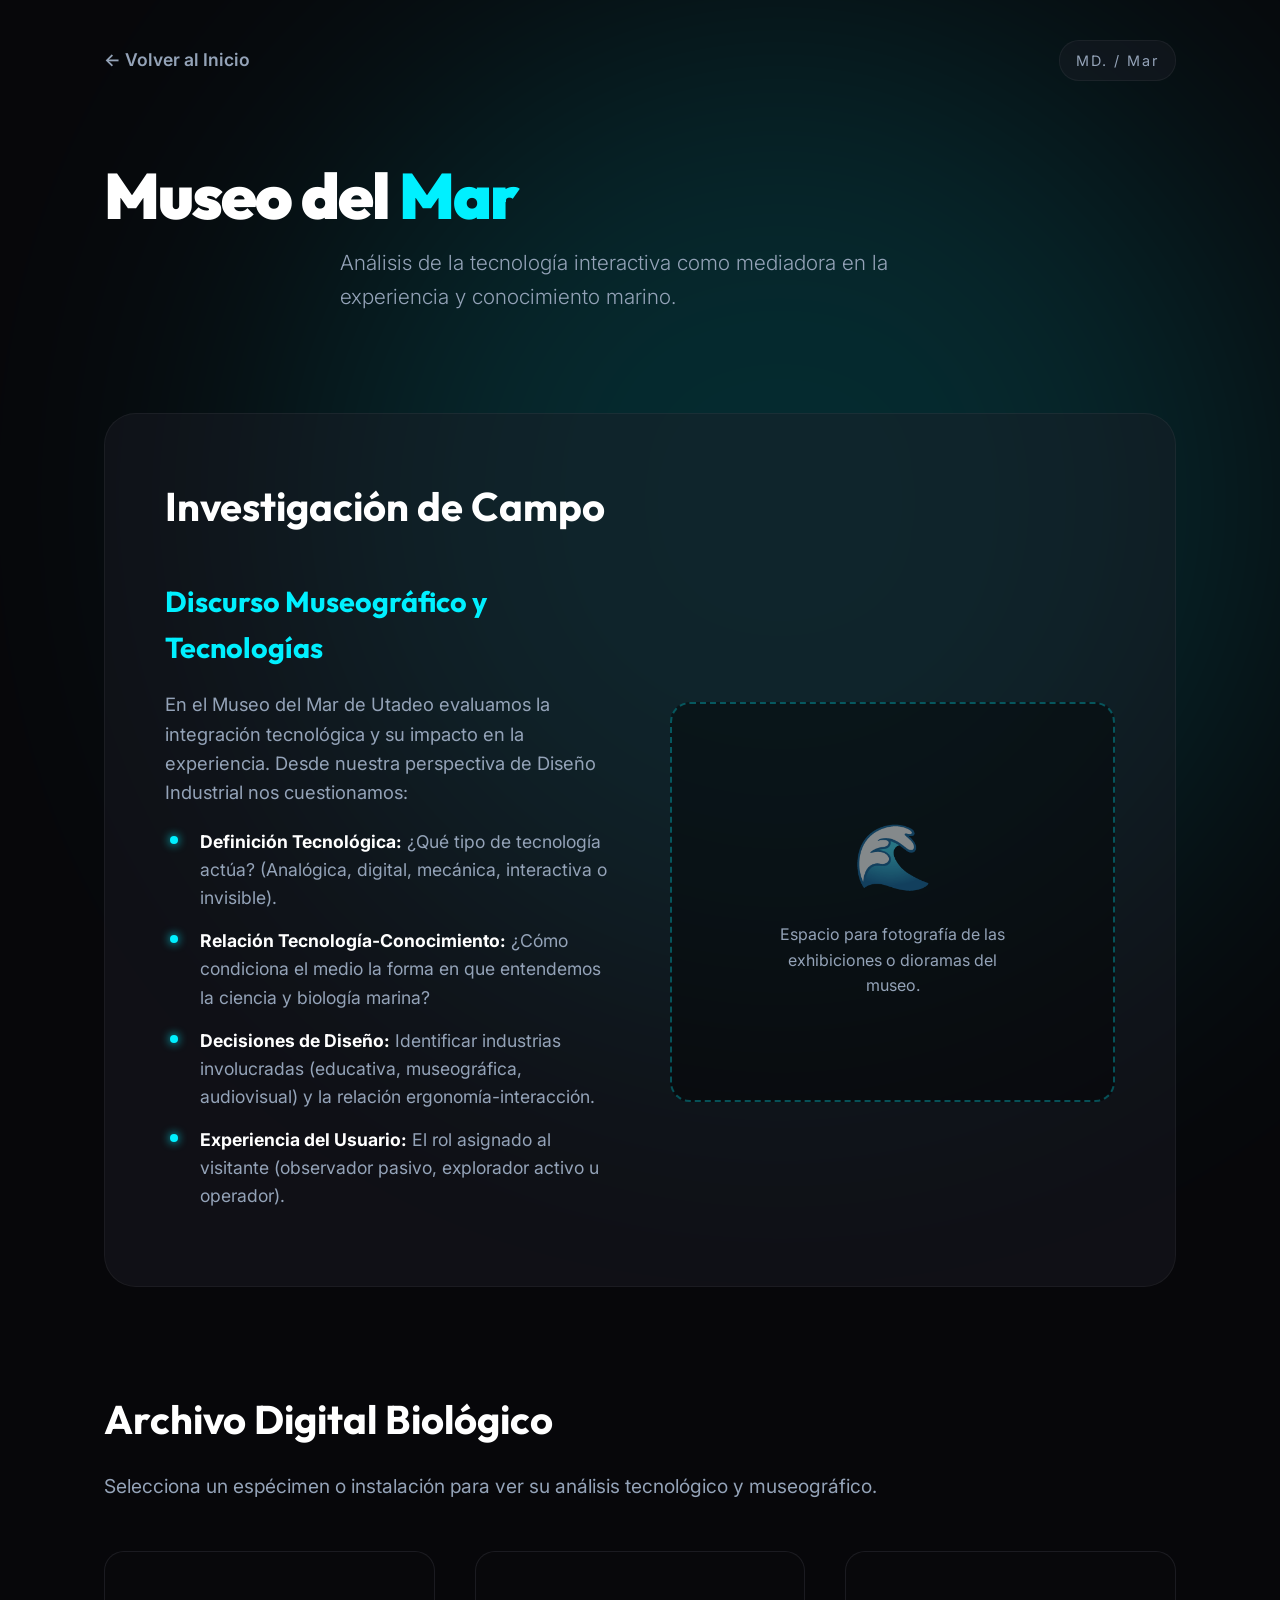
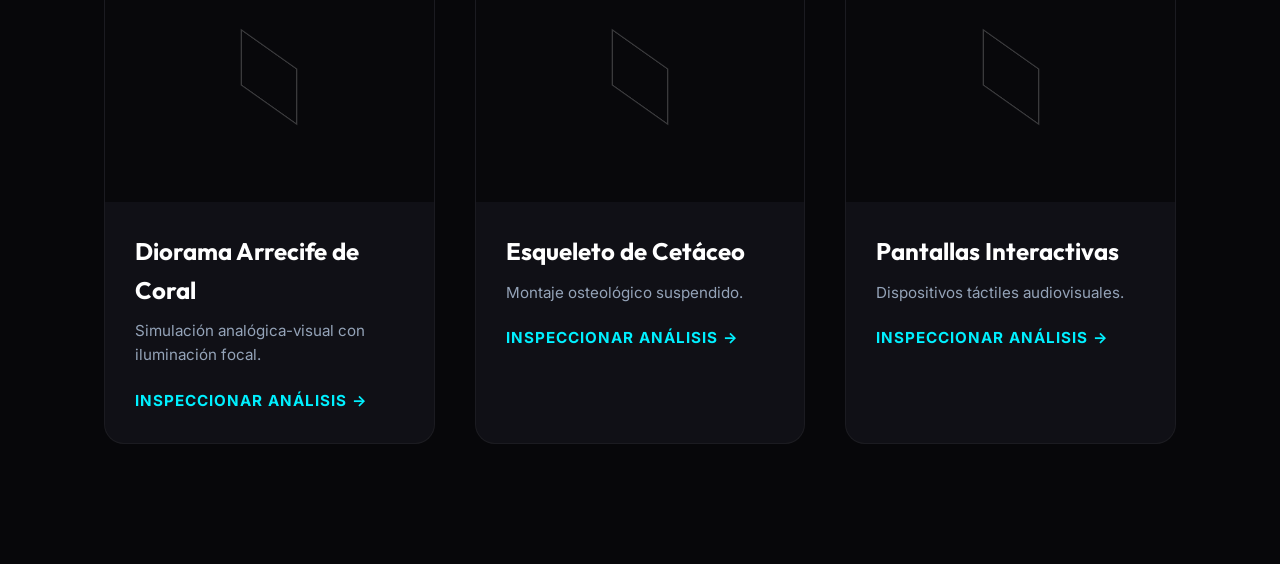
==== museo-mar.html @ 1bd92866 "Primera versión: Diseño y maquetación de Museo Mar y Trajes" ====
<!DOCTYPE html>
<html lang="es">

<head>
    <meta charset="UTF-8">
    <meta name="viewport" content="width=device-width, initial-scale=1.0">
    <title>Museo del Mar - Investigación</title>
    <!-- Mismos estilos de la página principal más los específicos -->
    <link rel="stylesheet" href="css/style.css">
    <link
        href="https://fonts.googleapis.com/css2?family=Outfit:wght@300;400;700;900&family=Inter:wght@300;400;600&display=swap"
        rel="stylesheet">

    <!-- Pequeño ajuste en cascada para sobrescribir acentos magenta por cian en esta vista -->
    <style>
        .highlight-cyan {
            color: var(--accent-cyan);
        }

        .research-text h3 {
            color: var(--accent-cyan);
        }

        .styled-list li::before {
            background-color: var(--accent-cyan);
            box-shadow: 0 0 10px var(--accent-cyan);
        }

        .research-image-placeholder {
            border-color: rgba(0, 240, 255, 0.3);
        }

        .model-card:hover {
            border-color: var(--accent-cyan);
            box-shadow: 0 20px 40px rgba(0, 240, 255, 0.15);
        }

        .model-card:hover .cube-wireframe {
            border-color: var(--accent-cyan);
            box-shadow: 0 0 20px rgba(0, 240, 255, 0.5);
        }

        .view-btn {
            color: var(--accent-cyan);
        }

        .model-card:hover .view-btn {
            text-shadow: 0 0 10px var(--accent-cyan);
        }

        .modal-content {
            border-color: rgba(0, 240, 255, 0.3);
            box-shadow: 0 30px 80px rgba(0, 0, 0, 0.8), 0 0 40px rgba(0, 240, 255, 0.1);
        }

        .tag-badge {
            background: rgba(0, 240, 255, 0.1);
            color: var(--accent-cyan);
            border-color: rgba(0, 240, 255, 0.3);
        }
    </style>
</head>

<body>
    <!-- Efectos ambientales específicos para esta sección (Cyan dominante) -->
    <div class="ambient-glow glow-2"
        style="background: var(--accent-cyan); opacity: 0.15; top: 0; right: 0; width: 1000px; height: 1000px; left: auto;">
    </div>

    <!-- Navegación Superior -->
    <nav class="subpage-nav container">
        <a href="index.html" class="back-link">&larr; Volver al Inicio</a>
        <div class="project-indicator">MD. / Mar</div>
    </nav>

    <!-- Encabezado de la Sección -->
    <header class="hero subpage-hero">
        <div class="container">
            <h1 class="title">Museo del <span class="highlight-cyan">Mar</span></h1>
            <p class="slogan">Análisis de la tecnología interactiva como mediadora en la experiencia y conocimiento
                marino.</p>
        </div>
    </header>

    <main class="container">
        <!-- SECCIÓN 1: Investigación de Campo -->
        <section class="research-section">
            <h2 class="section-title">Investigación de Campo</h2>
            <div class="research-grid">
                <div class="research-text">
                    <h3>Discurso Museográfico y Tecnologías</h3>
                    <p>En el Museo del Mar de Utadeo evaluamos la integración tecnológica y su impacto en la
                        experiencia. Desde nuestra perspectiva de Diseño Industrial nos cuestionamos:</p>
                    <ul class="styled-list">
                        <li><strong>Definición Tecnológica:</strong> ¿Qué tipo de tecnología actúa? (Analógica, digital,
                            mecánica, interactiva o invisible).</li>
                        <li><strong>Relación Tecnología-Conocimiento:</strong> ¿Cómo condiciona el medio la forma en que
                            entendemos la ciencia y biología marina?</li>
                        <li><strong>Decisiones de Diseño:</strong> Identificar industrias involucradas (educativa,
                            museográfica, audiovisual) y la relación ergonomía-interacción.</li>
                        <li><strong>Experiencia del Usuario:</strong> El rol asignado al visitante (observador pasivo,
                            explorador activo u operador).</li>
                    </ul>
                </div>
                <!-- Espacio para foto del museo o maqueta interactiva -->
                <div class="research-image-placeholder">
                    <div class="placeholder-content">
                        <span class="icon">🌊</span>
                        <p>Espacio para fotografía de las exhibiciones o dioramas del museo.</p>
                    </div>
                </div>
            </div>
        </section>

        <!-- SECCIÓN 2: Galería de Modelos 3D Biológicos -->
        <section class="models-section">
            <h2 class="section-title">Archivo Digital Biológico</h2>
            <p class="section-desc">Selecciona un espécimen o instalación para ver su análisis tecnológico y
                museográfico.</p>

            <div class="models-grid">
                <!-- Tarjeta Especimen 1 -->
                <div class="model-card" onclick="openModal('mar1')">
                    <div class="model-thumbnail">
                        <div class="cube-wireframe"></div>
                    </div>
                    <div class="model-info">
                        <h3>Diorama Arrecife de Coral</h3>
                        <p>Simulación analógica-visual con iluminación focal.</p>
                        <span class="view-btn">Inspeccionar Análisis &rarr;</span>
                    </div>
                </div>

                <!-- Tarjeta Especimen 2 -->
                <div class="model-card" onclick="openModal('mar2')">
                    <div class="model-thumbnail">
                        <div class="cube-wireframe"></div>
                    </div>
                    <div class="model-info">
                        <h3>Esqueleto de Cetáceo</h3>
                        <p>Montaje osteológico suspendido.</p>
                        <span class="view-btn">Inspeccionar Análisis &rarr;</span>
                    </div>
                </div>

                <!-- Tarjeta Especimen 3 -->
                <div class="model-card" onclick="openModal('mar3')">
                    <div class="model-thumbnail">
                        <div class="cube-wireframe"></div>
                    </div>
                    <div class="model-info">
                        <h3>Pantallas Interactivas</h3>
                        <p>Dispositivos táctiles audiovisuales.</p>
                        <span class="view-btn">Inspeccionar Análisis &rarr;</span>
                    </div>
                </div>
            </div>
        </section>
    </main>

    <!-- PESTAÑA DESPLEGABLE / MODAL INTERACTIVO PARA ANÁLISIS DEL MAR -->
    <div class="modal-overlay" id="modelModal">
        <div class="modal-content">
            <button class="close-btn" onclick="closeModal()">&times;</button>
            <div class="modal-layout">
                <!-- Zona Izquierda: El Modelo 3D u Objeto -->
                <div class="modal-3d-viewer">
                    <div class="viewer-placeholder">
                        <p>Cargando visor 3D biológico...</p>
                        <span class="instruction">(Aquí irá el escaneo o modelo del montaje)</span>
                    </div>
                </div>
                <!-- Zona Derecha: La Información Técnica y Crítica -->
                <div class="modal-details">
                    <div class="tag-badge">Ficha Museográfica</div>
                    <h2 id="modal-title">Nombre del Recurso</h2>

                    <div class="detail-group">
                        <h4>Definición Tecnológica</h4>
                        <p id="modal-tech">Tipo de tecnología (analógica, híbrida, etc)...</p>
                    </div>

                    <div class="detail-group">
                        <h4>Diseño Ind. & Industrias</h4>
                        <p id="modal-design">Materialidad, ergonomía e industrias que intervinieron...</p>
                    </div>

                    <div class="detail-group">
                        <h4>Relación Conocimiento - Usuario</h4>
                        <p id="modal-ux">Rol del visitante y transferencia de información...</p>
                    </div>

                    <div class="detail-group">
                        <h4>Mirada Crítica (Diseño)</h4>
                        <p id="modal-critical">Propuesta de mejora o replanteamiento...</p>
                    </div>
                </div>
            </div>
        </div>
    </div>

    <script>
        // Datos de ejemplo enfocados en las preguntas del Museo del Mar
        const marData = {
            'mar1': {
                title: 'Diorama Arrecife de Coral',
                tech: 'Tecnología principalmente analógica y escenográfica (materiales compuestos pintados) fusionada con tecnología de iluminación direccional invisible para el visitante.',
                design: 'Decisiones de escala real (1:1) y materiales de alta resistencia (resinas, fibra de vidrio) para simular texturas biológicas. Industria predominante: museográfica artesanal y luminotécnica.',
                ux: 'Rol: Observador inmersivo. La iluminación artificial y el encapsulamiento visual dirigen la atención fuertemente, limitando la interacción física pero maximizando la sensorial visual.',
                critical: 'Si bien es estéticamente inmersivo, es muy estático. Se podría plantear una mejora utilizando Proyección Mapping (tecnología híbrida) sobre las piezas blancas para mostrar los cambios de color de los corales vivos vs el blanqueamiento por el cambio climático.'
            },
            'mar2': {
                title: 'Esqueleto de Cetáceo Suspendido',
                tech: 'Tecnología osteológica, científica y mecánica estructural. Completamente evidente (cables de tensión, estructuras de soporte).',
                design: 'Diseño estructural complejo para soportar el peso de las piezas originales sin dañarlas. Interviene directamente la industria científica (preparación biológica) y la ingeniería estructural/mecánica.',
                ux: 'Rol: Observador a escala humana. Transmite asombro anatómico pero la información científica suele depender de la lectura de paneles adyacentes, lo cual divide la atención.',
                critical: 'La estructura de soporte podría estar mejor integrada. Se propondría una experiencia de "Realidad Aumentada apuntada (AR)" donde, al ver los huesos a través de un dispositivo, el usuario complete visualmente los órganos internos y músculos del animal.'
            },
            'mar3': {
                title: 'Pantallas Táctiles Interactivas',
                tech: 'Tecnología 100% digital, interactiva y multimedia. Evidente para el usuario.',
                design: 'Uso de kioskos metálicos de alto tráfico, interfaces gráficas simples y pantallas capacitivas. Industria: Tecnológica de software y hardware audiovisual industrial.',
                ux: 'Rol: Operador/Participante activo. El usuario controla el ritmo del conocimiento. Condiciona la experiencia a ser "un usuario por pantalla", limitando la experiencia compartida.',
                critical: 'Las pantallas táctiles tipo "tablet gigante" suelen desconectar al usuario del objeto real. Replantearíamos kioskos tangibles, donde levantar modelos físicos 3D (como conchas o fósiles impresos) sobre un lector RFID active la infografía digital en la pantalla principal.'
            }
        };

        function openModal(idMar) {
            const modal = document.getElementById('modelModal');
            const data = marData[idMar];

            document.getElementById('modal-title').innerText = data.title;
            document.getElementById('modal-tech').innerText = data.tech;
            document.getElementById('modal-design').innerText = data.design;
            document.getElementById('modal-ux').innerText = data.ux;
            document.getElementById('modal-critical').innerText = data.critical;

            modal.classList.add('active');
            document.body.style.overflow = 'hidden';
        }

        function closeModal() {
            const modal = document.getElementById('modelModal');
            modal.classList.remove('active');
            document.body.style.overflow = 'auto';
        }

        document.getElementById('modelModal').addEventListener('click', function (e) {
            if (e.target === this) {
                closeModal();
            }
        });
    </script>
</body>

</html>
---- css/style.css ----
/* =========================================================================
   VARIABLES GLOBALES (El "Sistema de Diseño")
   ========================================================================= */
:root {
    /* Paleta de colores Dark Tokyo */
    --bg-dark: #07070a;
    /* Fondo casi negro */
    --text-primary: #ffffff;
    /* Texto principal blanco */
    --text-secondary: #94a3b8;
    /* Texto gris claro para párrafos */

    /* Colores Neón / Acentos */
    --accent-cyan: #00f0ff;
    /* Azul neón para Museo del Mar */
    --accent-magenta: #ff003c;
    /* Magenta neón para Museo de Trajes */

    /* Efecto "Glassmorphism" (Cristal esmerilado) */
    --glass-bg: rgba(30, 30, 40, 0.4);
    --glass-border: rgba(255, 255, 255, 0.05);
}

/* =========================================================================
   CONFIGURACIÓN BÁSICA (Reset y Tipografías)
   ========================================================================= */
* {
    margin: 0;
    padding: 0;
    box-sizing: border-box;
}

body {
    background-color: var(--bg-dark);
    color: var(--text-primary);
    font-family: 'Inter', sans-serif;
    /* Fuente legible para textos largos */
    line-height: 1.6;
    overflow-x: hidden;
    position: relative;
}

/* Aplicamos Outline (fuente geométrica moderna) a los títulos */
h1,
h2,
h3,
.logo {
    font-family: 'Outfit', sans-serif;
}

/* Contenedor central para que el contenido no pegue a los bordes de la pantalla */
.container {
    max-width: 1200px;
    /* Ancho máximo en pantallas grandes */
    margin: 0 auto;
    padding: 0 5%;
}

/* =========================================================================
   EFFECTOS DE LUZ AMBIENTAL (Glow)
   ========================================================================= */
.ambient-glow {
    position: absolute;
    border-radius: 50%;
    filter: blur(140px);
    z-index: -1;
    opacity: 0.25;
}

/* Luz rosada arriba a la izquierda */
.glow-1 {
    top: -150px;
    left: -150px;
    width: 600px;
    height: 600px;
    background: var(--accent-magenta);
}

/* Luz cyan a la derecha, en medio */
.glow-2 {
    top: 30%;
    right: -250px;
    width: 800px;
    height: 800px;
    background: var(--accent-cyan);
}

/* =========================================================================
   ENCABEZADO (HERO)
   ========================================================================= */
.hero {
    padding: 100px 0 60px;
    text-align: center;
}

.logo {
    font-size: 1.5rem;
    font-weight: 900;
    color: var(--text-primary);
    margin-bottom: 30px;
    display: inline-block;
    padding: 12px 24px;
    /* Efecto de cristal para el logo */
    background: var(--glass-bg);
    border: 1px solid var(--glass-border);
    backdrop-filter: blur(12px);
    -webkit-backdrop-filter: blur(12px);
    border-radius: 12px;
    letter-spacing: 2px;
}

/* Jerarquía de tamaños: Título enorme y responsivo */
.title {
    font-size: clamp(2.5rem, 6vw, 5rem);
    font-weight: 900;
    line-height: 1.1;
    margin-bottom: 25px;
    text-transform: uppercase;
    letter-spacing: -2px;
}

/* Resaltado con gradiente de color */
.highlight {
    background: linear-gradient(90deg, var(--accent-cyan), var(--accent-magenta));
    -webkit-background-clip: text;
    /* Safari/Chrome */
    background-clip: text;
    -webkit-text-fill-color: transparent;
    display: inline-block;
}

.slogan {
    font-size: 1.3rem;
    color: var(--text-secondary);
    max-width: 600px;
    margin: 0 auto;
    font-weight: 300;
}

/* =========================================================================
   SECCIÓN: INTRODUCCIÓN
   ========================================================================= */
.intro {
    background: var(--glass-bg);
    border: 1px solid var(--glass-border);
    backdrop-filter: blur(20px);
    /* Efecto vidrio empañado */
    -webkit-backdrop-filter: blur(20px);
    border-radius: 32px;
    padding: 60px;
    margin: 40px 0 80px;
    text-align: center;
    box-shadow: 0 30px 60px rgba(0, 0, 0, 0.4);
}

.intro h2 {
    font-size: 2.2rem;
    margin-bottom: 25px;
    font-weight: 700;
}

.intro p {
    font-size: 1.2rem;
    color: var(--text-secondary);
    max-width: 900px;
    margin: 0 auto;
}

/* =========================================================================
   DISEÑO DE LAS TARJETAS (MUSEOS)
   ========================================================================= */
.cards-grid {
    display: grid;
    /* Esto hace que las tarjetas se adapten solas si hay poco espacio (móvil vs pc) */
    grid-template-columns: repeat(auto-fit, minmax(380px, 1fr));
    gap: 40px;
    margin-bottom: 120px;
}

/* Estructura base de la tarjeta */
.card {
    position: relative;
    text-decoration: none;
    color: var(--text-primary);
    background: var(--glass-bg);
    border: 1px solid var(--glass-border);
    border-radius: 32px;
    padding: 50px;
    overflow: hidden;
    /* Transición súper suave (curvada) para animar todo */
    transition: all 0.5s cubic-bezier(0.25, 1, 0.5, 1);
    display: flex;
    flex-direction: column;
    min-height: 480px;
    z-index: 1;
    /* Para que el texto quede arriba del resplandor de fondo */
}

/* Interacción: Efecto flotar (Hover) y sombra */
.card:hover {
    transform: translateY(-15px);
    border-color: rgba(255, 255, 255, 0.15);
    box-shadow: 0 40px 80px rgba(0, 0, 0, 0.5);
}

/* Fondo oculto de las tarjetas que se iluminará */
.card-bg {
    position: absolute;
    top: 0;
    left: 0;
    width: 100%;
    height: 100%;
    z-index: -1;
    opacity: 0;
    transition: opacity 0.5s ease;
}

/* Al poner el mouse, iluminar una con rosa y otra con azul */
.trajes-card:hover .card-bg {
    background: radial-gradient(circle at top right, rgba(255, 0, 60, 0.2), transparent 70%);
    opacity: 1;
}

.mar-card:hover .card-bg {
    background: radial-gradient(circle at top right, rgba(0, 240, 255, 0.2), transparent 70%);
    opacity: 1;
}

/* Animación de colores en el título */
.trajes-card:hover h3 {
    color: var(--accent-magenta);
}

.mar-card:hover h3 {
    color: var(--accent-cyan);
}

/* Etiqueta pequeñita arriba de la tarjeta */
.card-tag {
    font-size: 0.85rem;
    text-transform: uppercase;
    letter-spacing: 3px;
    color: var(--text-secondary);
    margin-bottom: 20px;
    font-weight: 700;
}

.card h3 {
    font-size: 3rem;
    margin-bottom: 25px;
    font-weight: 800;
    transition: color 0.4s ease;
    line-height: 1;
}

.card p {
    color: var(--text-secondary);
    font-size: 1.1rem;
    margin-bottom: 40px;
    flex-grow: 1;
    /* Obliga al botón a irse hacia el fondo */
}

/* Botón "Explorar" de la tarjeta */
.btn {
    display: inline-flex;
    align-items: center;
    font-family: 'Outfit', sans-serif;
    font-weight: 700;
    font-size: 1.2rem;
    color: var(--text-primary);
    transition: transform 0.4s ease, color 0.4s ease;
}

/* El botón se desplaza un poco a la derecha al hacer hover */
.card:hover .btn {
    transform: translateX(10px);
}

.trajes-card:hover .btn {
    color: var(--accent-magenta);
}

.mar-card:hover .btn {
    color: var(--accent-cyan);
}

/* =========================================================================
   RESPONSIVE (Adaptación a Celulares)
   ========================================================================= */
@media (max-width: 768px) {
    .container {
        padding: 0 6%;
    }

    .hero {
        padding: 60px 0 30px;
    }

    .intro {
        padding: 40px 25px;
        border-radius: 20px;
    }

    .card {
        padding: 40px 30px;
        min-height: 400px;
        border-radius: 20px;
    }

    .card h3 {
        font-size: 2.2rem;
    }
}

/* =========================================================================
   SECCIÓN: LÍNEA DE TIEMPO (TIMELINE) HORIZONTAL
   ========================================================================= */
.timeline-section {
    margin: 80px 0 120px;
}

.timeline-title {
    font-size: 2.5rem;
    text-align: center;
    margin-bottom: 80px;
    font-weight: 800;
    color: var(--text-primary);
}

/* Contenedor principal para la línea horizontal */
.timeline {
    position: relative;
    max-width: 1200px;
    margin: 0 auto;
    display: flex;
    justify-content: space-between;
    align-items: flex-start;
    padding-top: 40px;
    /* Espacio para que el punto y la línea queden arriba */
}

/* La línea horizontal brillante que conecta todo */
.timeline::before {
    content: '';
    position: absolute;
    top: 0;
    left: 5%;
    right: 5%;
    /* No llega hasta los bordes extremos */
    height: 3px;
    background: linear-gradient(to right, var(--accent-cyan), var(--accent-magenta), var(--glass-border));
    box-shadow: 0 0 15px rgba(0, 240, 255, 0.4);
    border-radius: 2px;
}

.timeline-item {
    position: relative;
    width: 23%;
    /* Espacio uniforme para 4 elementos (4 * 23% = 92%) */
    display: flex;
    flex-direction: column;
    align-items: center;
    text-align: center;
}

/* El "punto" en la línea de tiempo (ahora centrado arriba de cada tarjeta) */
.timeline-dot {
    position: absolute;
    top: -46px;
    /* Para que quede exactamente sobre la línea central (40px padding + mitad de altura) */
    left: 50%;
    transform: translateX(-50%);
    width: 16px;
    height: 16px;
    border-radius: 50%;
    background-color: var(--bg-dark);
    border: 3px solid var(--accent-cyan);
    z-index: 2;
    box-shadow: 0 0 15px var(--accent-cyan);
    transition: all 0.4s ease;
}

/* Contrador de la información (las tarjetas de abajo) */
.timeline-content {
    background: var(--glass-bg);
    border: 1px solid var(--glass-border);
    backdrop-filter: blur(10px);
    -webkit-backdrop-filter: blur(10px);
    border-radius: 20px;
    padding: 30px 20px;
    width: 100%;
    transition: all 0.4s cubic-bezier(0.175, 0.885, 0.32, 1.275);
    /* Efecto rebote suave */
    opacity: 0.7;
    /* Por defecto están un poco tenues para que destaque el "hover" */
}

/* ==========================================
   Efectos de Interactividad (Hover/Destacar)
   ========================================== */
.timeline-item:hover .timeline-content {
    transform: translateY(-15px) scale(1.05);
    /* Sube un poco y se agranda */
    border-color: var(--accent-cyan);
    box-shadow: 0 20px 40px rgba(0, 0, 0, 0.4);
    opacity: 1;
    /* Se vuelve completamente visible */
    z-index: 10;
}

.timeline-item:hover .timeline-dot {
    background-color: var(--accent-cyan);
    transform: translateX(-50%) scale(1.5);
    /* El punto crece al interactuar */
}

/* Efecto especial para el ítem activo (focus) al interactuar */
.timeline-item.focus:hover .timeline-content {
    border-color: var(--accent-magenta);
}

.timeline-item.focus:hover .timeline-dot {
    background-color: var(--accent-magenta);
    box-shadow: 0 0 30px var(--accent-magenta);
}

/* Formato de Textos en la Línea de Tiempo */
.timeline-date {
    font-size: 0.85rem;
    color: var(--accent-magenta);
    font-weight: 700;
    margin-bottom: 15px;
    letter-spacing: 2px;
    text-transform: uppercase;
}

.timeline-item h3 {
    font-size: 1.2rem;
    margin-bottom: 15px;
    color: var(--text-primary);
    line-height: 1.3;
}

.timeline-item p {
    color: var(--text-secondary);
    font-size: 0.95rem;
    line-height: 1.5;
}

/* Modificadores estado Actual (Focus) y Futuro */
.timeline-item.focus .timeline-dot {
    border-color: var(--accent-magenta);
    box-shadow: 0 0 20px var(--accent-magenta);
    opacity: 1;
}

.timeline-item.focus .timeline-content {
    opacity: 0.9;
    /* El actual brilla un poco más por defecto */
}

.pulsing {
    animation: pulse 2s infinite;
}

@keyframes pulse {
    0% {
        box-shadow: 0 0 0 0 rgba(255, 0, 60, 0.7);
    }

    70% {
        box-shadow: 0 0 0 15px rgba(255, 0, 60, 0);
    }

    100% {
        box-shadow: 0 0 0 0 rgba(255, 0, 60, 0);
    }
}

.timeline-item.future .timeline-content {
    opacity: 0.4;
    border-style: dashed;
}

.timeline-item.future .timeline-dot {
    border-color: var(--text-secondary);
    box-shadow: none;
    background: transparent;
}

.timeline-item.future:hover .timeline-content {
    opacity: 0.8;
    border-color: var(--text-secondary);
}

.timeline-item.future:hover .timeline-dot {
    background-color: var(--text-secondary);
}

/* Responsividad: Si la pantalla es pequeña (celular), volvemos a vertical para que quepa */
@media (max-width: 900px) {
    .timeline {
        flex-direction: column;
        padding-top: 0;
        padding-left: 40px;
    }

    .timeline::before {
        top: 0;
        left: 10px;
        right: auto;
        height: 100%;
        width: 3px;
        background: linear-gradient(to bottom, var(--accent-cyan), var(--accent-magenta));
    }

    .timeline-item {
        width: 100%;
        margin-bottom: 40px;
        align-items: flex-start;
        text-align: left;
    }

    .timeline-dot {
        top: 20px;
        left: -30px;
        transform: none;
    }

    .timeline-item:hover .timeline-dot {
        transform: scale(1.3);
    }
}

/* =========================================================================
   SUBPÁGINA: MUSEO DE TRAJES (Y GENERALES PARA SUBPÁGINAS)
   ========================================================================= */

/* Navegación Superior (Volver) */
.subpage-nav {
    display: flex;
    justify-content: space-between;
    align-items: center;
    padding-top: 40px;
    margin-bottom: 20px;
}

.back-link {
    color: var(--text-secondary);
    text-decoration: none;
    font-weight: 600;
    font-size: 1.1rem;
    transition: color 0.3s ease, transform 0.3s ease;
    display: inline-block;
}

.back-link:hover {
    color: var(--text-primary);
    transform: translateX(-5px);
}

.project-indicator {
    background: var(--glass-bg);
    border: 1px solid var(--glass-border);
    padding: 8px 16px;
    border-radius: 20px;
    font-size: 0.9rem;
    color: var(--text-secondary);
    letter-spacing: 2px;
}

.subpage-hero {
    padding: 60px 0 40px;
    text-align: left;
}

.subpage-hero .title {
    font-size: 4rem;
    text-transform: none;
    margin-bottom: 15px;
}

.highlight-magenta {
    color: var(--accent-magenta);
}

/* SECCIÓN: Investigación de Campo */
.research-section {
    margin: 60px 0;
    background: var(--glass-bg);
    border: 1px solid var(--glass-border);
    border-radius: 32px;
    padding: 60px;
}

.section-title {
    font-size: 2.5rem;
    margin-bottom: 40px;
    color: var(--text-primary);
}

.research-grid {
    display: grid;
    grid-template-columns: 1fr 1fr;
    gap: 60px;
    align-items: center;
}

.research-text h3 {
    font-size: 1.8rem;
    margin-bottom: 20px;
    color: var(--accent-magenta);
}

.research-text p {
    font-size: 1.15rem;
    color: var(--text-secondary);
    margin-bottom: 20px;
}

.styled-list {
    list-style: none;
    padding-left: 20px;
}

.styled-list li {
    position: relative;
    margin-bottom: 15px;
    font-size: 1.1rem;
    color: var(--text-secondary);
    padding-left: 15px;
}

.styled-list li::before {
    content: '';
    position: absolute;
    left: -15px;
    top: 8px;
    width: 8px;
    height: 8px;
    border-radius: 50%;
    background-color: var(--accent-magenta);
    box-shadow: 0 0 10px var(--accent-magenta);
}

.styled-list li strong {
    color: var(--text-primary);
}

/* Espacio temporal para foto */
.research-image-placeholder {
    background: rgba(0, 0, 0, 0.4);
    border: 2px dashed rgba(255, 0, 60, 0.3);
    border-radius: 20px;
    height: 400px;
    display: flex;
    justify-content: center;
    align-items: center;
    text-align: center;
}

.placeholder-content .icon {
    font-size: 4rem;
    opacity: 0.5;
    display: block;
    margin-bottom: 15px;
}

.placeholder-content p {
    color: var(--text-secondary);
    max-width: 250px;
    margin: 0 auto;
}

/* SECCIÓN: Archivo Digital 3D */
.models-section {
    margin: 100px 0 120px;
}

.section-desc {
    font-size: 1.2rem;
    color: var(--text-secondary);
    margin-bottom: 50px;
    margin-top: -20px;
}

.models-grid {
    display: grid;
    grid-template-columns: repeat(auto-fit, minmax(320px, 1fr));
    gap: 40px;
}

.model-card {
    background: var(--glass-bg);
    border: 1px solid var(--glass-border);
    border-radius: 20px;
    overflow: hidden;
    cursor: pointer;
    transition: transform 0.4s ease, border-color 0.4s ease, box-shadow 0.4s ease;
}

.model-card:hover {
    transform: translateY(-10px);
    border-color: var(--accent-magenta);
    box-shadow: 0 20px 40px rgba(255, 0, 60, 0.15);
}

.model-thumbnail {
    height: 250px;
    background: rgba(0, 0, 0, 0.5);
    display: flex;
    justify-content: center;
    align-items: center;
    position: relative;
    overflow: hidden;
}

/* Cubo falso para "simular" el 3D */
.cube-wireframe {
    width: 80px;
    height: 80px;
    border: 2px solid rgba(255, 255, 255, 0.2);
    position: relative;
    transform: rotateX(45deg) rotateY(45deg);
    transform-style: preserve-3d;
    transition: transform 0.5s ease;
}

.model-card:hover .cube-wireframe {
    transform: rotateX(70deg) rotateY(70deg);
    border-color: var(--accent-magenta);
    box-shadow: 0 0 20px rgba(255, 0, 60, 0.5);
}

.model-info {
    padding: 30px;
}

.model-info h3 {
    font-size: 1.5rem;
    margin-bottom: 10px;
}

.model-info p {
    color: var(--text-secondary);
    margin-bottom: 20px;
    font-size: 0.95rem;
}

.view-btn {
    color: var(--accent-magenta);
    font-weight: 700;
    font-size: 0.95rem;
    text-transform: uppercase;
    letter-spacing: 1px;
    transition: text-shadow 0.3s ease;
}

.model-card:hover .view-btn {
    text-shadow: 0 0 10px var(--accent-magenta);
}

/* =========================================================================
   VENTANA EMERGENTE (MODAL PARA 3D)
   ========================================================================= */
.modal-overlay {
    position: fixed;
    top: 0;
    left: 0;
    width: 100vw;
    height: 100vh;
    background: rgba(0, 0, 0, 0.85);
    backdrop-filter: blur(15px);
    -webkit-backdrop-filter: blur(15px);
    z-index: 1000;
    display: flex;
    justify-content: center;
    align-items: center;
    opacity: 0;
    pointer-events: none;
    transition: opacity 0.4s ease;
}

.modal-overlay.active {
    opacity: 1;
    pointer-events: all;
}

.modal-content {
    background: var(--bg-dark);
    border: 1px solid rgba(255, 0, 60, 0.3);
    border-radius: 24px;
    width: 90%;
    max-width: 1200px;
    height: 85vh;
    position: relative;
    transform: translateY(50px) scale(0.95);
    transition: transform 0.4s cubic-bezier(0.175, 0.885, 0.32, 1.275);
    overflow: hidden;
    box-shadow: 0 30px 80px rgba(0, 0, 0, 0.8), 0 0 40px rgba(255, 0, 60, 0.1);
}

.modal-overlay.active .modal-content {
    transform: translateY(0) scale(1);
}

.close-btn {
    position: absolute;
    top: 25px;
    right: 30px;
    background: none;
    border: none;
    color: var(--text-secondary);
    font-size: 2.5rem;
    cursor: pointer;
    z-index: 10;
    transition: color 0.3s ease;
}

.close-btn:hover {
    color: var(--text-primary);
}

.modal-layout {
    display: flex;
    height: 100%;
}

.modal-3d-viewer {
    flex: 1.5;
    background: radial-gradient(circle at center, rgba(30, 30, 40, 1) 0%, rgba(10, 10, 15, 1) 100%);
    position: relative;
    display: flex;
    justify-content: center;
    align-items: center;
    border-right: 1px solid var(--glass-border);
}

.viewer-placeholder {
    text-align: center;
}

.viewer-placeholder p {
    font-size: 1.5rem;
    color: var(--text-primary);
    margin-bottom: 10px;
}

.viewer-placeholder .instruction {
    color: var(--text-secondary);
    font-size: 0.9rem;
}

.modal-details {
    flex: 1;
    padding: 50px 40px;
    overflow-y: auto;
}

.tag-badge {
    background: rgba(255, 0, 60, 0.1);
    color: var(--accent-magenta);
    padding: 5px 12px;
    border-radius: 20px;
    font-size: 0.8rem;
    font-weight: 700;
    text-transform: uppercase;
    letter-spacing: 1px;
    display: inline-block;
    margin-bottom: 20px;
    border: 1px solid rgba(255, 0, 60, 0.3);
}

.modal-details h2 {
    font-size: 2.5rem;
    margin-bottom: 40px;
    line-height: 1.1;
}

.detail-group {
    margin-bottom: 30px;
}

.detail-group h4 {
    font-family: 'Outfit', sans-serif;
    color: var(--text-primary);
    font-size: 1.2rem;
    margin-bottom: 10px;
    border-bottom: 1px solid var(--glass-border);
    padding-bottom: 5px;
}

.detail-group p {
    color: var(--text-secondary);
    font-size: 1.05rem;
    line-height: 1.6;
}

/* Responsividad para la subpágina */
@media (max-width: 900px) {
    .research-grid {
        grid-template-columns: 1fr;
        gap: 40px;
    }

    .modal-layout {
        flex-direction: column;
    }

    .modal-3d-viewer {
        min-height: 40vh;
        flex: none;
        border-right: none;
        border-bottom: 1px solid var(--glass-border);
    }

    .modal-details {
        padding: 30px 25px;
    }
}
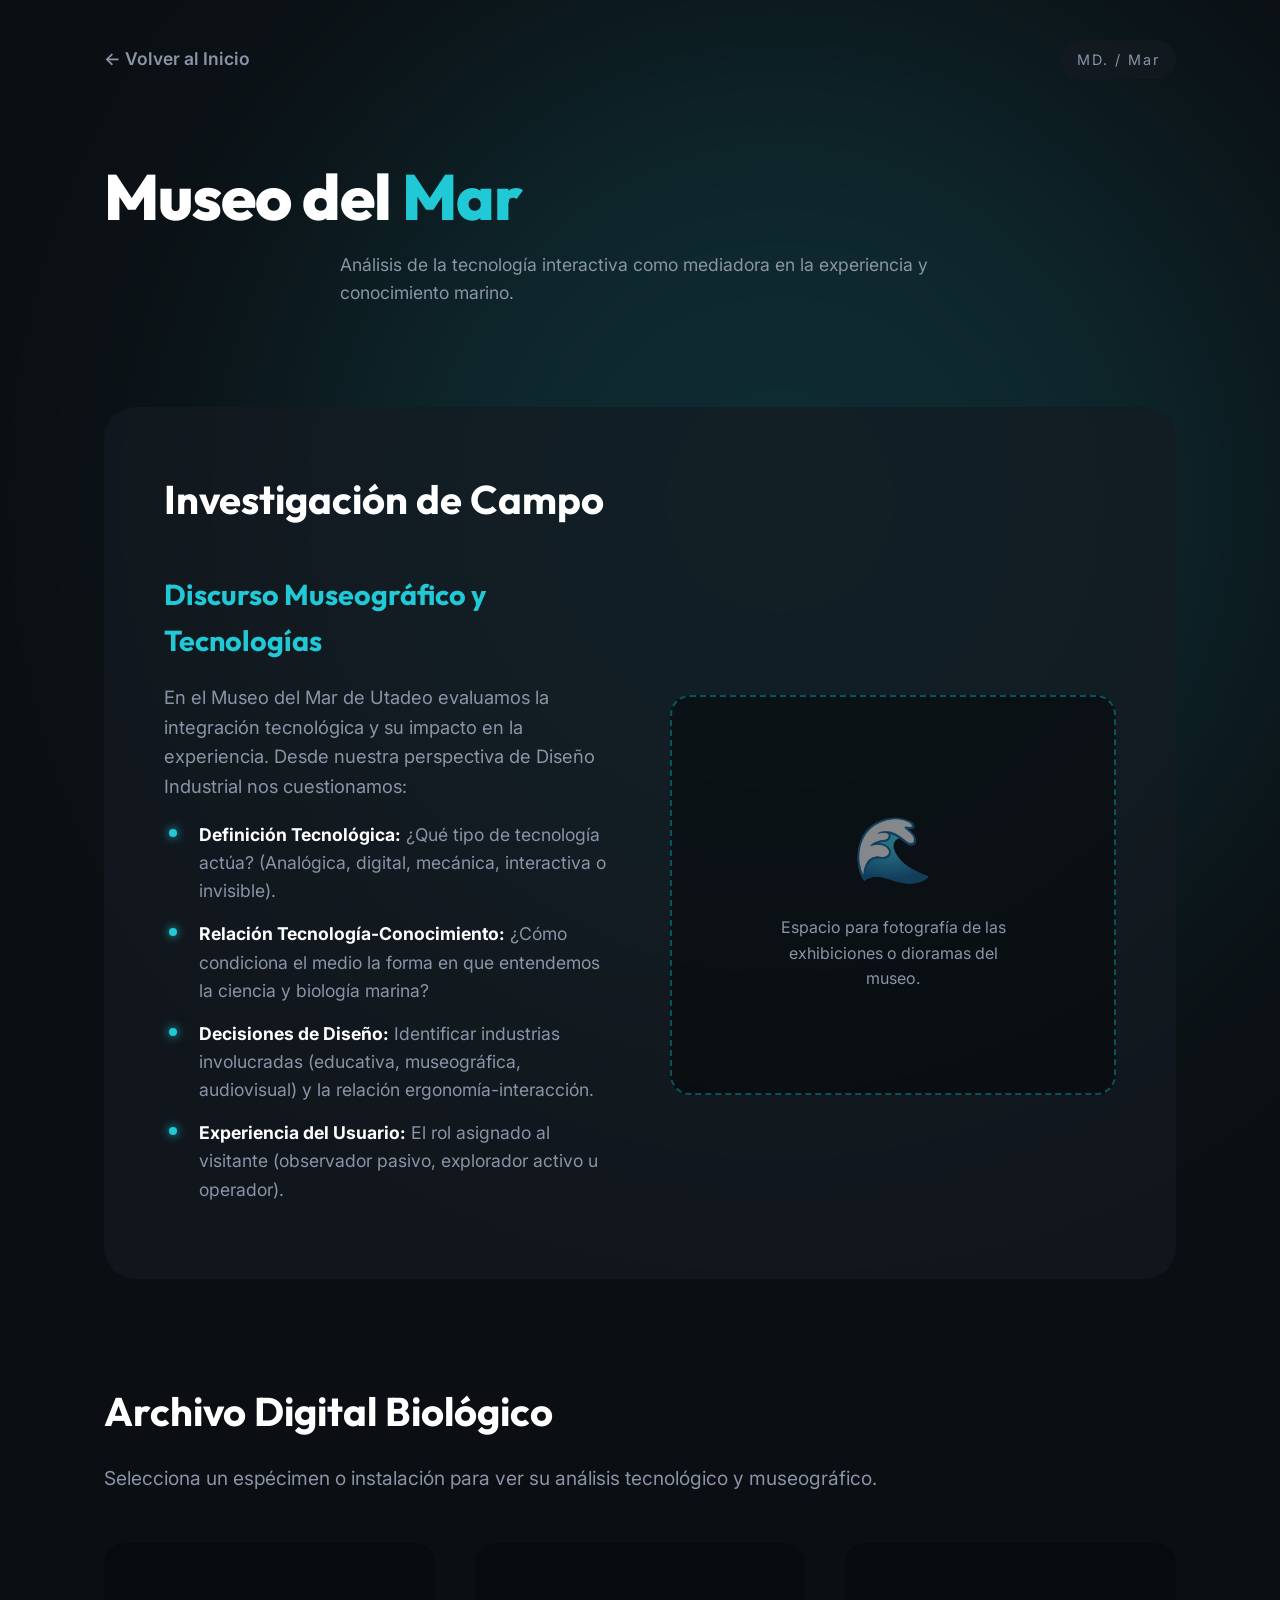
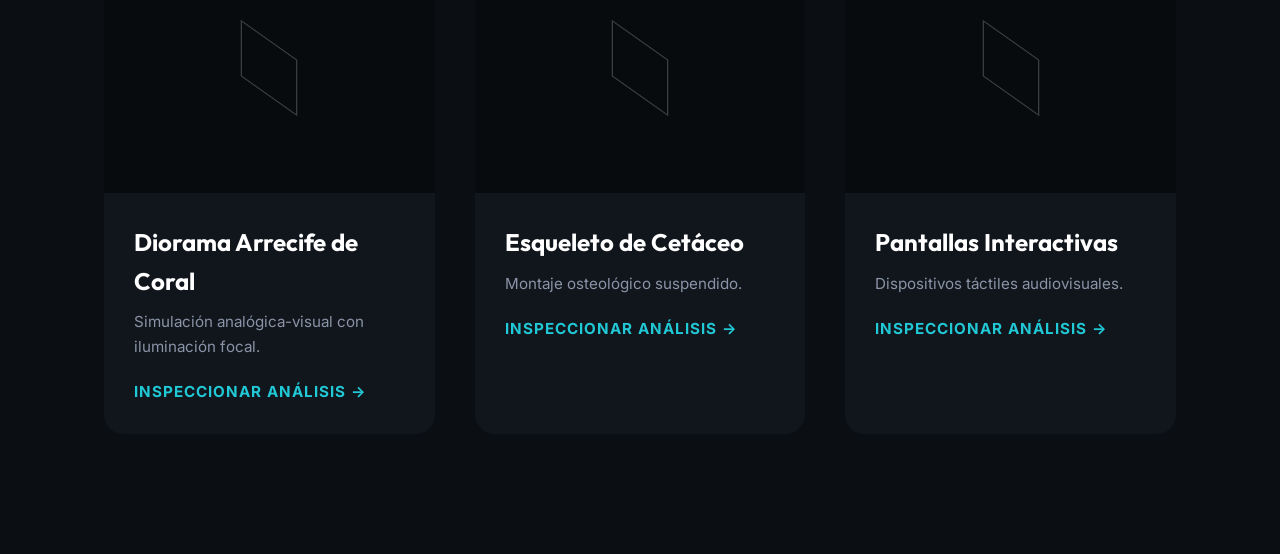
==== commit 3cddb52d: "fix: force css update with cache busting v2" ====
--- a/museo-mar.html
+++ b/museo-mar.html
@@ -6,7 +6,7 @@
     <meta name="viewport" content="width=device-width, initial-scale=1.0">
     <title>Museo del Mar - Investigación</title>
     <!-- Mismos estilos de la página principal más los específicos -->
-    <link rel="stylesheet" href="css/style.css">
+    <link rel="stylesheet" href="css/style.css?v=2">
     <link
         href="https://fonts.googleapis.com/css2?family=Outfit:wght@300;400;700;900&family=Inter:wght@300;400;600&display=swap"
         rel="stylesheet">
--- a/css/style.css
+++ b/css/style.css
@@ -2,23 +2,31 @@
    VARIABLES GLOBALES (El "Sistema de Diseño")
    ========================================================================= */
 :root {
-    /* Paleta de colores Dark Tokyo */
-    --bg-dark: #07070a;
-    /* Fondo casi negro */
+    /* Paleta de colores Dashboard Premium */
+    --bg-dark: #0b0f13;
+    /* Fondo base azulado oscuro */
+    --surface: #141b22;
+    /* Superficie de tarjetas y paneles */
+    --surface-hover: #1c252d;
+    /* Superficie al hacer hover */
+
     --text-primary: #ffffff;
-    /* Texto principal blanco */
-    --text-secondary: #94a3b8;
-    /* Texto gris claro para párrafos */
+    --text-secondary: #8a94a6;
+    /* Gris azulado para párrafos */
+    --text-muted: #5a6676;
 
     /* Colores Neón / Acentos */
-    --accent-cyan: #00f0ff;
-    /* Azul neón para Museo del Mar */
-    --accent-magenta: #ff003c;
-    /* Magenta neón para Museo de Trajes */
-
-    /* Efecto "Glassmorphism" (Cristal esmerilado) */
-    --glass-bg: rgba(30, 30, 40, 0.4);
-    --glass-border: rgba(255, 255, 255, 0.05);
+    --accent-cyan: #21c8d5;
+    /* Cyan brillante de la referencia */
+    --accent-magenta: #e91e63;
+    /* Magenta para Trajes */
+    --accent-indigo: #6366f1;
+    /* Indigo para detalles */
+
+    /* Efectos de Panel */
+    --panel-border: rgba(255, 255, 255, 0.08);
+    --panel-shadow: 0 10px 30px rgba(0, 0, 0, 0.5);
+    --glass-bg: rgba(20, 27, 34, 0.7);
 }
 
 /* =========================================================================
@@ -94,76 +102,79 @@
 }
 
 .logo {
-    font-size: 1.5rem;
+    font-size: 1.2rem;
     font-weight: 900;
-    color: var(--text-primary);
-    margin-bottom: 30px;
+    color: var(--accent-cyan);
+    margin-bottom: 25px;
     display: inline-block;
-    padding: 12px 24px;
-    /* Efecto de cristal para el logo */
-    background: var(--glass-bg);
-    border: 1px solid var(--glass-border);
-    backdrop-filter: blur(12px);
-    -webkit-backdrop-filter: blur(12px);
-    border-radius: 12px;
-    letter-spacing: 2px;
+    padding: 8px 16px;
+    background: rgba(33, 200, 213, 0.1);
+    border: 1px solid rgba(33, 200, 213, 0.2);
+    border-radius: 8px;
+    letter-spacing: 1px;
 }
 
 /* Jerarquía de tamaños: Título enorme y responsivo */
 .title {
-    font-size: clamp(2.5rem, 6vw, 5rem);
-    font-weight: 900;
-    line-height: 1.1;
-    margin-bottom: 25px;
-    text-transform: uppercase;
-    letter-spacing: -2px;
+    font-size: clamp(2rem, 5vw, 3.5rem);
+    font-weight: 800;
+    line-height: 1.2;
+    margin-bottom: 20px;
+    letter-spacing: -1px;
 }
 
 /* Resaltado con gradiente de color */
 .highlight {
-    background: linear-gradient(90deg, var(--accent-cyan), var(--accent-magenta));
-    -webkit-background-clip: text;
-    /* Safari/Chrome */
-    background-clip: text;
-    -webkit-text-fill-color: transparent;
-    display: inline-block;
+    color: var(--accent-cyan);
 }
 
 .slogan {
-    font-size: 1.3rem;
+    font-size: 1.1rem;
     color: var(--text-secondary);
     max-width: 600px;
     margin: 0 auto;
-    font-weight: 300;
+    font-weight: 400;
 }
 
 /* =========================================================================
    SECCIÓN: INTRODUCCIÓN
    ========================================================================= */
 .intro {
-    background: var(--glass-bg);
-    border: 1px solid var(--glass-border);
-    backdrop-filter: blur(20px);
-    /* Efecto vidrio empañado */
-    -webkit-backdrop-filter: blur(20px);
-    border-radius: 32px;
-    padding: 60px;
-    margin: 40px 0 80px;
-    text-align: center;
-    box-shadow: 0 30px 60px rgba(0, 0, 0, 0.4);
+    background: var(--surface);
+    border: 1px solid var(--panel-border);
+    border-radius: 20px;
+    padding: 50px;
+    margin: 40px 0 60px;
+    text-align: left;
+    /* Alineado a la izquierda como un dashboard profesional */
+    box-shadow: var(--panel-shadow);
+    position: relative;
+    overflow: hidden;
+}
+
+.intro::after {
+    content: '';
+    position: absolute;
+    top: 0;
+    right: 0;
+    width: 300px;
+    height: 100%;
+    background: linear-gradient(90deg, transparent, rgba(33, 200, 213, 0.05));
+    pointer-events: none;
 }
 
 .intro h2 {
-    font-size: 2.2rem;
-    margin-bottom: 25px;
+    font-size: 1.8rem;
+    margin-bottom: 20px;
     font-weight: 700;
+    letter-spacing: -0.5px;
 }
 
 .intro p {
-    font-size: 1.2rem;
-    color: var(--text-secondary);
-    max-width: 900px;
-    margin: 0 auto;
+    font-size: 1.1rem;
+    color: var(--text-secondary);
+    max-width: 800px;
+    line-height: 1.7;
 }
 
 /* =========================================================================
@@ -182,25 +193,23 @@
     position: relative;
     text-decoration: none;
     color: var(--text-primary);
-    background: var(--glass-bg);
-    border: 1px solid var(--glass-border);
-    border-radius: 32px;
-    padding: 50px;
+    background: var(--surface);
+    border: 1px solid var(--panel-border);
+    border-radius: 20px;
+    padding: 40px;
     overflow: hidden;
-    /* Transición súper suave (curvada) para animar todo */
-    transition: all 0.5s cubic-bezier(0.25, 1, 0.5, 1);
+    transition: all 0.4s cubic-bezier(0.4, 0, 0.2, 1);
     display: flex;
     flex-direction: column;
-    min-height: 480px;
-    z-index: 1;
-    /* Para que el texto quede arriba del resplandor de fondo */
+    min-height: 420px;
 }
 
 /* Interacción: Efecto flotar (Hover) y sombra */
 .card:hover {
-    transform: translateY(-15px);
-    border-color: rgba(255, 255, 255, 0.15);
-    box-shadow: 0 40px 80px rgba(0, 0, 0, 0.5);
+    transform: translateY(-8px);
+    background: var(--surface-hover);
+    border-color: rgba(33, 200, 213, 0.3);
+    box-shadow: 0 20px 40px rgba(0, 0, 0, 0.6);
 }
 
 /* Fondo oculto de las tarjetas que se iluminará */
@@ -209,56 +218,49 @@
     top: 0;
     left: 0;
     width: 100%;
-    height: 100%;
-    z-index: -1;
-    opacity: 0;
-    transition: opacity 0.5s ease;
-}
-
-/* Al poner el mouse, iluminar una con rosa y otra con azul */
-.trajes-card:hover .card-bg {
-    background: radial-gradient(circle at top right, rgba(255, 0, 60, 0.2), transparent 70%);
+    height: 4px;
+    /* Línea de color superior estilo dashboard */
+    z-index: 2;
+    opacity: 0.3;
+    transition: opacity 0.4s ease;
+}
+
+.trajes-card .card-bg {
+    background: var(--accent-magenta);
+}
+
+.mar-card .card-bg {
+    background: var(--accent-cyan);
+}
+
+.card:hover .card-bg {
     opacity: 1;
-}
-
-.mar-card:hover .card-bg {
-    background: radial-gradient(circle at top right, rgba(0, 240, 255, 0.2), transparent 70%);
-    opacity: 1;
-}
-
-/* Animación de colores en el título */
-.trajes-card:hover h3 {
-    color: var(--accent-magenta);
-}
-
-.mar-card:hover h3 {
-    color: var(--accent-cyan);
 }
 
 /* Etiqueta pequeñita arriba de la tarjeta */
 .card-tag {
-    font-size: 0.85rem;
+    font-size: 0.75rem;
     text-transform: uppercase;
-    letter-spacing: 3px;
-    color: var(--text-secondary);
+    letter-spacing: 2px;
+    color: var(--text-muted);
+    margin-bottom: 15px;
+    font-weight: 700;
+}
+
+.card h3 {
+    font-size: 2.2rem;
     margin-bottom: 20px;
-    font-weight: 700;
-}
-
-.card h3 {
-    font-size: 3rem;
-    margin-bottom: 25px;
     font-weight: 800;
     transition: color 0.4s ease;
-    line-height: 1;
+    line-height: 1.1;
 }
 
 .card p {
     color: var(--text-secondary);
-    font-size: 1.1rem;
-    margin-bottom: 40px;
+    font-size: 1rem;
+    margin-bottom: 30px;
     flex-grow: 1;
-    /* Obliga al botón a irse hacia el fondo */
+    line-height: 1.6;
 }
 
 /* Botón "Explorar" de la tarjeta */
@@ -383,17 +385,13 @@
 
 /* Contrador de la información (las tarjetas de abajo) */
 .timeline-content {
-    background: var(--glass-bg);
-    border: 1px solid var(--glass-border);
-    backdrop-filter: blur(10px);
-    -webkit-backdrop-filter: blur(10px);
-    border-radius: 20px;
-    padding: 30px 20px;
+    background: var(--surface);
+    border: 1px solid var(--panel-border);
+    border-radius: 12px;
+    padding: 25px 20px;
     width: 100%;
-    transition: all 0.4s cubic-bezier(0.175, 0.885, 0.32, 1.275);
-    /* Efecto rebote suave */
-    opacity: 0.7;
-    /* Por defecto están un poco tenues para que destaque el "hover" */
+    transition: all 0.3s ease;
+    opacity: 0.8;
 }
 
 /* ==========================================
@@ -918,4 +916,257 @@
     .modal-details {
         padding: 30px 25px;
     }
+}
+
+/* =========================================================================
+   RESPONSIVIDAD TOTAL (MÓVILES Y TABLETS)
+   ========================================================================= */
+
+/* Tablets y pantallas medianas (hasta 900px) */
+@media (max-width: 900px) {
+    .research-grid {
+        grid-template-columns: 1fr;
+        gap: 40px;
+    }
+
+    .modal-layout {
+        flex-direction: column;
+    }
+
+    .modal-3d-viewer {
+        min-height: 40vh;
+        flex: none;
+        border-right: none;
+        border-bottom: 1px solid var(--glass-border);
+    }
+
+    .modal-details {
+        padding: 30px 25px;
+    }
+
+    /* Línea de tiempo (Ya configurada arriba, pero la aseguramos) */
+    .timeline {
+        flex-direction: column;
+        padding-top: 0;
+        padding-left: 40px;
+    }
+
+    .timeline::before {
+        top: 0;
+        left: 10px;
+        right: auto;
+        height: 100%;
+        width: 3px;
+        background: linear-gradient(to bottom, var(--accent-cyan), var(--accent-magenta));
+    }
+
+    .timeline-item {
+        width: 100%;
+        margin-bottom: 40px;
+        align-items: flex-start;
+        text-align: left;
+    }
+
+    .timeline-dot {
+        top: 20px;
+        left: -30px;
+        transform: none;
+    }
+
+    .timeline-item:hover .timeline-dot {
+        transform: scale(1.3);
+    }
+}
+
+/* Teléfonos (hasta 768px) */
+@media (max-width: 768px) {
+
+    /* Ajustes generales de contenedor y tipografía hero */
+    .container {
+        padding: 0 5%;
+    }
+
+    .title {
+        font-size: 2.8rem;
+        line-height: 1.1;
+        margin-bottom: 15px;
+    }
+
+    .slogan {
+        font-size: 1.1rem;
+    }
+
+    .section-title {
+        font-size: 2rem;
+        margin-bottom: 30px;
+    }
+
+    /* Inicio: Hero y navegación */
+    .hero {
+        padding: 60px 0 40px;
+    }
+
+    .subpage-hero {
+        padding: 30px 0 20px;
+        text-align: center;
+    }
+
+    /* Centrado en móviles */
+    .subpage-hero .title {
+        font-size: 2.5rem;
+    }
+
+    /* Inicio: Introducción */
+    .intro {
+        padding: 30px 20px;
+        border-radius: 20px;
+        margin: 30px 0 60px;
+    }
+
+    .intro h2 {
+        font-size: 1.8rem;
+    }
+
+    .intro p {
+        font-size: 1rem;
+    }
+
+    /* Navegación de Subpáginas */
+    .subpage-nav {
+        flex-direction: column;
+        gap: 15px;
+        padding-top: 20px;
+    }
+
+    .back-link {
+        font-size: 1rem;
+    }
+
+    /* Tarjetas de Museos (Inicio) */
+    .cards-grid {
+        grid-template-columns: 1fr;
+        gap: 30px;
+        margin-bottom: 80px;
+    }
+
+    .card {
+        padding: 30px 25px;
+        min-height: auto;
+        border-radius: 20px;
+    }
+
+    .card h3 {
+        font-size: 2rem;
+        margin-bottom: 15px;
+    }
+
+    .card p {
+        font-size: 1rem;
+        margin-bottom: 30px;
+    }
+
+    /* Modales (Ventanas Emergentes) */
+    .modal-content {
+        width: 95%;
+        height: 90vh;
+        border-radius: 16px;
+    }
+
+    .close-btn {
+        top: 15px;
+        right: 20px;
+        font-size: 2rem;
+        background: rgba(0, 0, 0, 0.5);
+        border-radius: 50%;
+        width: 40px;
+        height: 40px;
+        display: flex;
+        align-items: center;
+        justify-content: center;
+    }
+
+    .modal-details h2 {
+        font-size: 1.8rem;
+        margin-bottom: 25px;
+    }
+
+    .detail-group h4 {
+        font-size: 1.1rem;
+    }
+
+    .detail-group p {
+        font-size: 0.95rem;
+    }
+
+    /* Sección de Investigación (Subpáginas) */
+    .research-section {
+        padding: 30px 20px;
+        border-radius: 20px;
+        margin: 40px 0;
+    }
+
+    .research-text h3 {
+        font-size: 1.5rem;
+    }
+
+    .research-text p,
+    .styled-list li {
+        font-size: 1rem;
+    }
+
+    .research-image-placeholder {
+        height: 250px;
+    }
+
+    .placeholder-content .icon {
+        font-size: 3rem;
+    }
+
+    /* Galería 3D (Subpáginas) */
+    .models-section {
+        margin: 60px 0 80px;
+    }
+
+    .models-grid {
+        grid-template-columns: 1fr;
+        gap: 30px;
+    }
+
+    .model-info {
+        padding: 20px;
+    }
+
+    .model-info h3 {
+        font-size: 1.3rem;
+    }
+}
+
+/* Teléfonos muy pequeños (hasta 480px) */
+@media (max-width: 480px) {
+    .title {
+        font-size: 2.2rem;
+    }
+
+    .modal-3d-viewer {
+        min-height: 30vh;
+    }
+
+    .modal-details {
+        padding: 20px 15px;
+    }
+
+    .timeline {
+        padding-left: 20px;
+    }
+
+    .timeline::before {
+        left: 5px;
+    }
+
+    .timeline-dot {
+        left: -19px;
+        width: 12px;
+        height: 12px;
+        top: 22px;
+    }
 }
